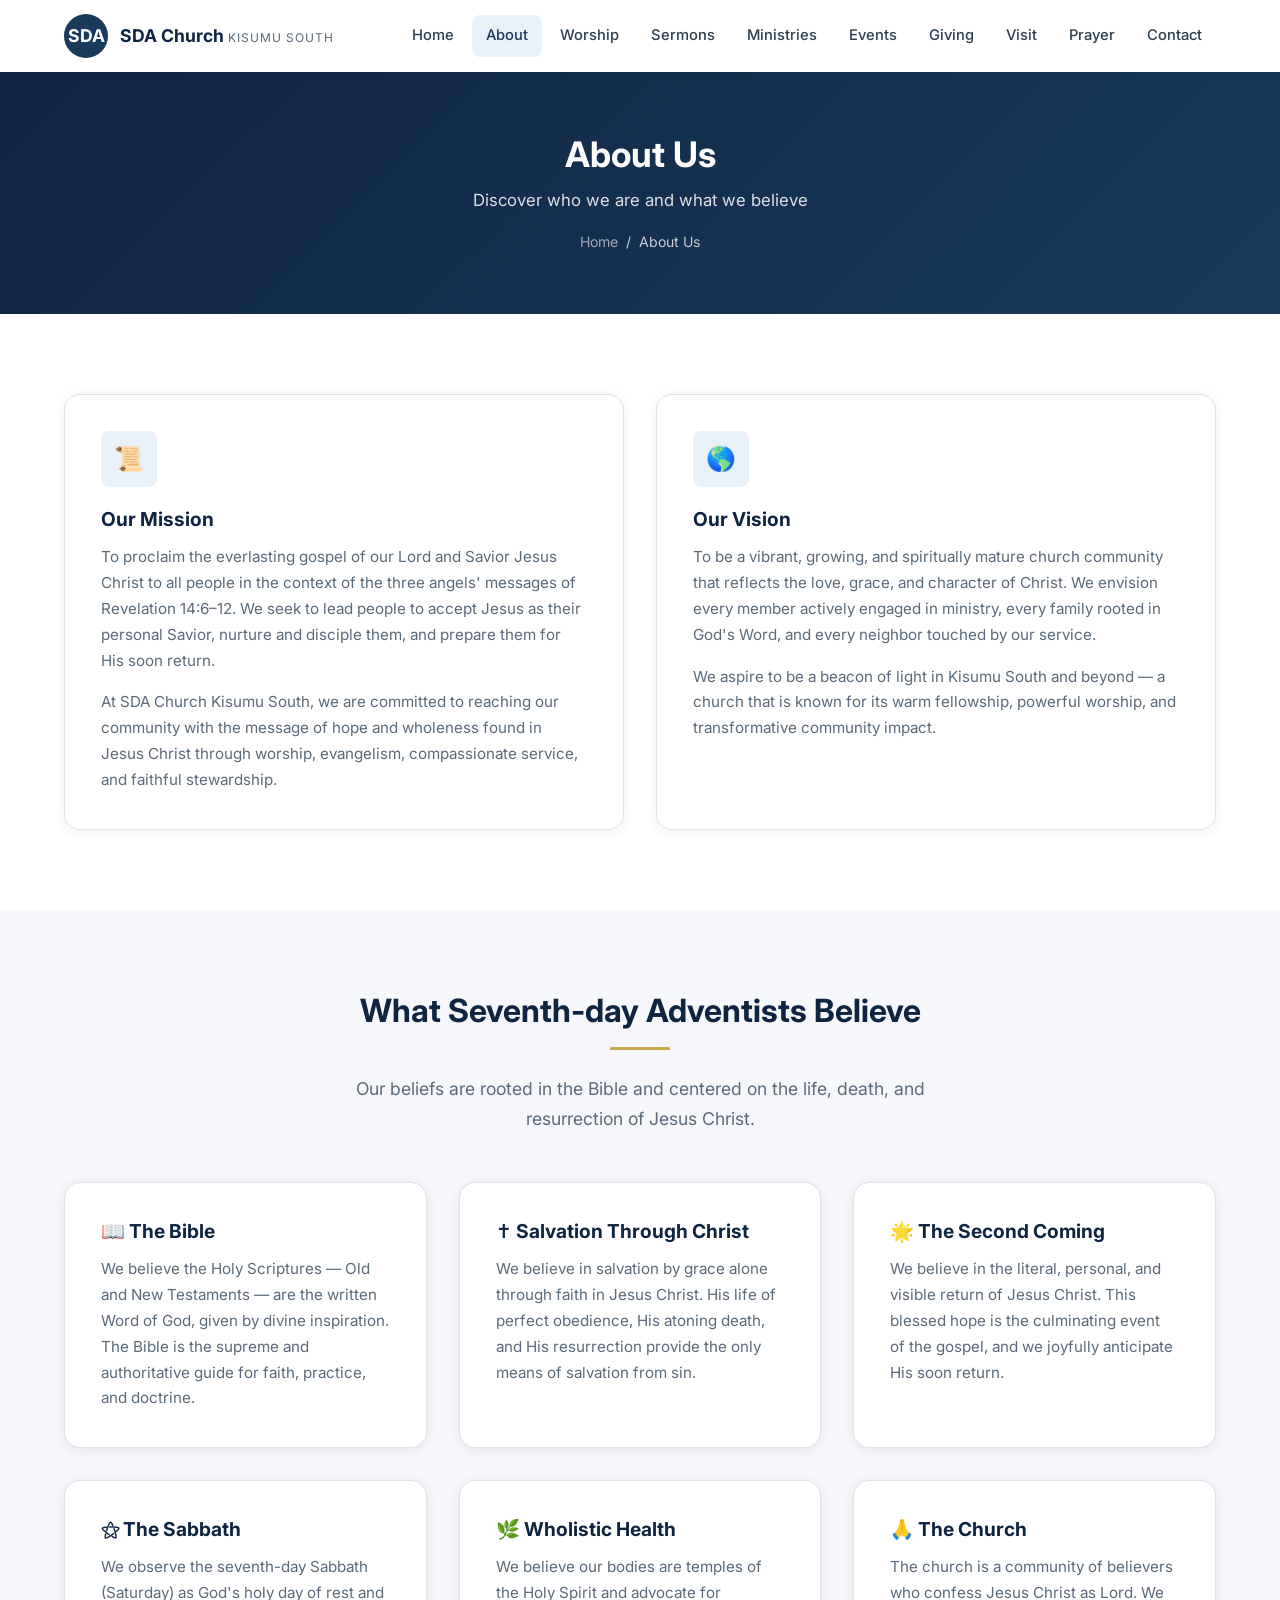
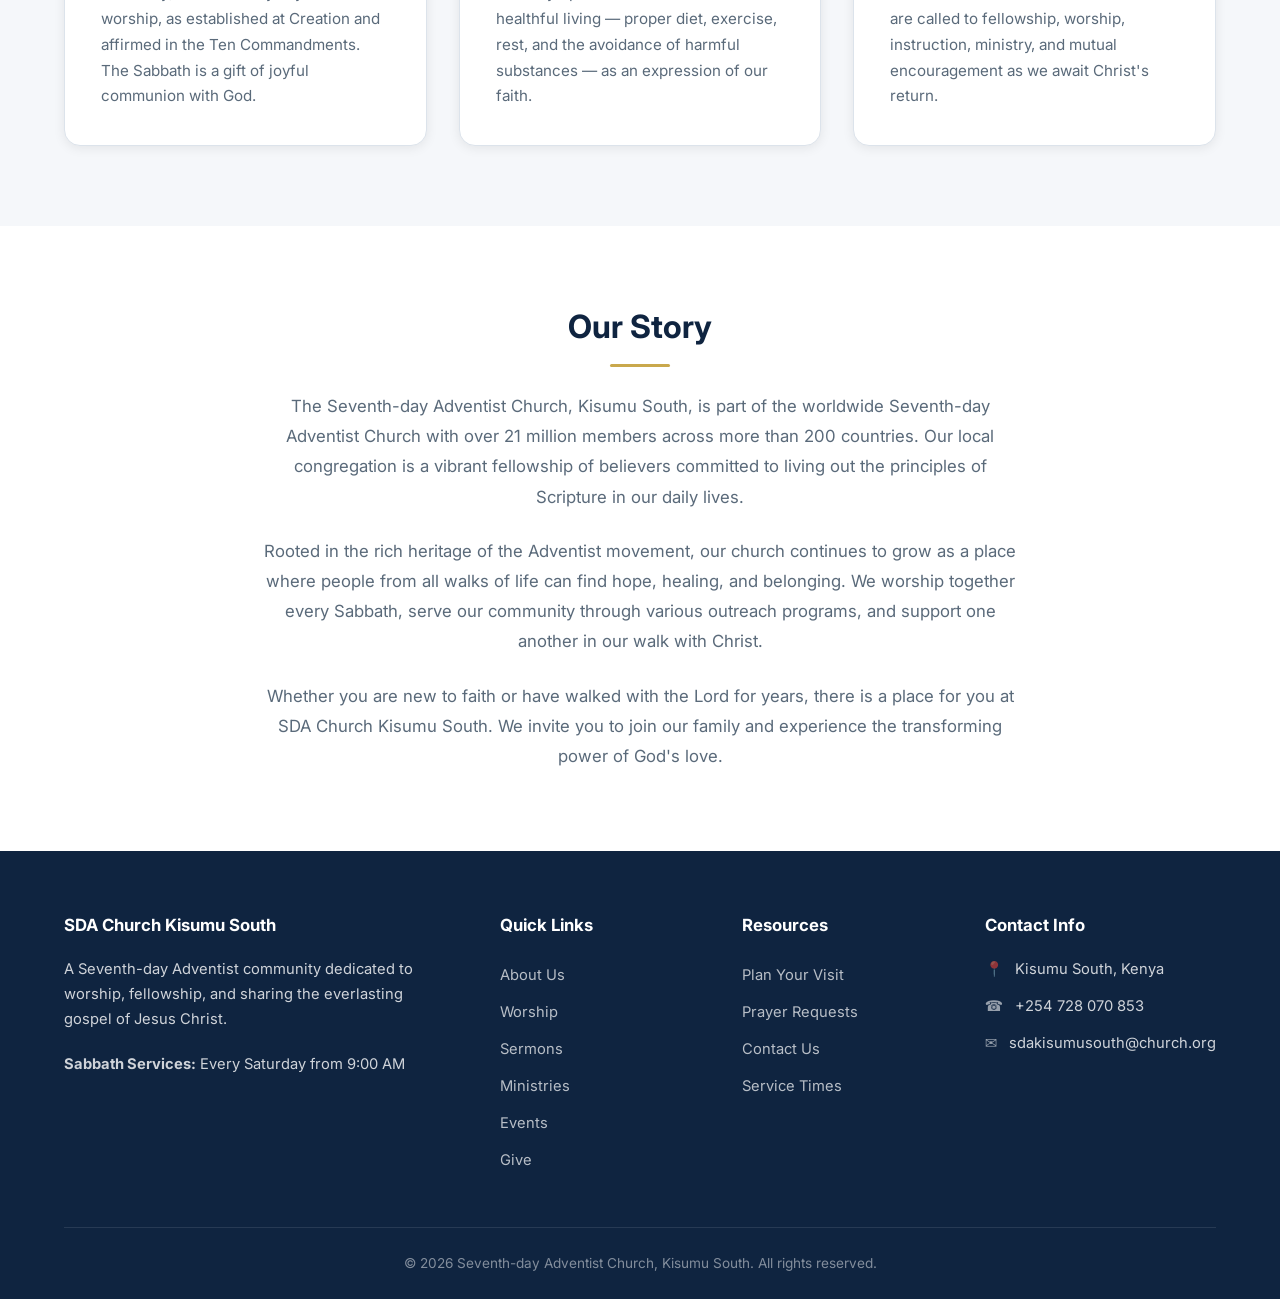
==== pages/about.html @ d280c175 "Add complete SDA Church Kisumu South website Build a modern, responsive, multi-page church website w" ====
<!DOCTYPE html>
<html lang="en">
<head>
  <meta charset="UTF-8">
  <meta name="viewport" content="width=device-width, initial-scale=1.0">
  <meta name="description" content="Learn about the Seventh-day Adventist Church, Kisumu South — our mission, vision, and core beliefs.">
  <title>About Us — SDA Church Kisumu South</title>
  <link rel="preconnect" href="https://fonts.googleapis.com">
  <link rel="preconnect" href="https://fonts.gstatic.com" crossorigin>
  <link href="https://fonts.googleapis.com/css2?family=Inter:wght@300;400;500;600;700;800&display=swap" rel="stylesheet">
  <link rel="stylesheet" href="../css/styles.css">
</head>
<body>

  <!-- Header -->
  <header class="header">
    <div class="container">
      <a href="../index.html" class="logo">
        <div class="logo-icon">SDA</div>
        <div class="logo-text">
          <span class="church-name">SDA Church</span>
          <span class="church-location">Kisumu South</span>
        </div>
      </a>
      <nav class="nav" id="main-nav">
        <a href="../index.html">Home</a>
        <a href="about.html" class="active">About</a>
        <a href="worship.html">Worship</a>
        <a href="sermons.html">Sermons</a>
        <a href="ministries.html">Ministries</a>
        <a href="events.html">Events</a>
        <a href="giving.html">Giving</a>
        <a href="visit.html">Visit</a>
        <a href="prayer.html">Prayer</a>
        <a href="contact.html">Contact</a>
      </nav>
      <button class="nav-toggle" aria-label="Toggle navigation">
        <span></span><span></span><span></span>
      </button>
    </div>
  </header>
  <div class="nav-overlay"></div>

  <!-- Page Header -->
  <section class="page-header">
    <div class="container">
      <h1>About Us</h1>
      <p>Discover who we are and what we believe</p>
      <div class="breadcrumb">
        <a href="../index.html">Home</a> <span>/</span> <span>About Us</span>
      </div>
    </div>
  </section>

  <!-- Mission & Vision -->
  <section class="section">
    <div class="container">
      <div class="card-grid" style="grid-template-columns: 1fr 1fr;">
        <div class="card">
          <div class="card-icon-lg">&#128220;</div>
          <h3>Our Mission</h3>
          <p>To proclaim the everlasting gospel of our Lord and Savior Jesus Christ to all people in the context of the three angels' messages of Revelation 14:6–12. We seek to lead people to accept Jesus as their personal Savior, nurture and disciple them, and prepare them for His soon return.</p>
          <p style="margin-top: 16px; color: var(--text-light);">At SDA Church Kisumu South, we are committed to reaching our community with the message of hope and wholeness found in Jesus Christ through worship, evangelism, compassionate service, and faithful stewardship.</p>
        </div>
        <div class="card">
          <div class="card-icon-lg">&#127758;</div>
          <h3>Our Vision</h3>
          <p>To be a vibrant, growing, and spiritually mature church community that reflects the love, grace, and character of Christ. We envision every member actively engaged in ministry, every family rooted in God's Word, and every neighbor touched by our service.</p>
          <p style="margin-top: 16px; color: var(--text-light);">We aspire to be a beacon of light in Kisumu South and beyond — a church that is known for its warm fellowship, powerful worship, and transformative community impact.</p>
        </div>
      </div>
    </div>
  </section>

  <!-- Adventist Beliefs -->
  <section class="section section-alt">
    <div class="container">
      <h2 class="section-title">What Seventh-day Adventists Believe</h2>
      <div class="section-divider"></div>
      <p class="section-subtitle">Our beliefs are rooted in the Bible and centered on the life, death, and resurrection of Jesus Christ.</p>

      <div class="card-grid" style="grid-template-columns: repeat(auto-fit, minmax(280px, 1fr));">
        <div class="card">
          <h3>&#128214; The Bible</h3>
          <p>We believe the Holy Scriptures — Old and New Testaments — are the written Word of God, given by divine inspiration. The Bible is the supreme and authoritative guide for faith, practice, and doctrine.</p>
        </div>
        <div class="card">
          <h3>&#10013;&#65039; Salvation Through Christ</h3>
          <p>We believe in salvation by grace alone through faith in Jesus Christ. His life of perfect obedience, His atoning death, and His resurrection provide the only means of salvation from sin.</p>
        </div>
        <div class="card">
          <h3>&#127775; The Second Coming</h3>
          <p>We believe in the literal, personal, and visible return of Jesus Christ. This blessed hope is the culminating event of the gospel, and we joyfully anticipate His soon return.</p>
        </div>
        <div class="card">
          <h3>&#9885;&#65039; The Sabbath</h3>
          <p>We observe the seventh-day Sabbath (Saturday) as God's holy day of rest and worship, as established at Creation and affirmed in the Ten Commandments. The Sabbath is a gift of joyful communion with God.</p>
        </div>
        <div class="card">
          <h3>&#127807; Wholistic Health</h3>
          <p>We believe our bodies are temples of the Holy Spirit and advocate for healthful living — proper diet, exercise, rest, and the avoidance of harmful substances — as an expression of our faith.</p>
        </div>
        <div class="card">
          <h3>&#128591; The Church</h3>
          <p>The church is a community of believers who confess Jesus Christ as Lord. We are called to fellowship, worship, instruction, ministry, and mutual encouragement as we await Christ's return.</p>
        </div>
      </div>
    </div>
  </section>

  <!-- Our Story -->
  <section class="section">
    <div class="container" style="max-width: 800px;">
      <h2 class="section-title">Our Story</h2>
      <div class="section-divider"></div>
      <p style="text-align: center; color: var(--text-light); font-size: 1.05rem; line-height: 1.8; margin-bottom: 24px;">
        The Seventh-day Adventist Church, Kisumu South, is part of the worldwide Seventh-day Adventist Church with over 21 million members across more than 200 countries. Our local congregation is a vibrant fellowship of believers committed to living out the principles of Scripture in our daily lives.
      </p>
      <p style="text-align: center; color: var(--text-light); font-size: 1.05rem; line-height: 1.8; margin-bottom: 24px;">
        Rooted in the rich heritage of the Adventist movement, our church continues to grow as a place where people from all walks of life can find hope, healing, and belonging. We worship together every Sabbath, serve our community through various outreach programs, and support one another in our walk with Christ.
      </p>
      <p style="text-align: center; color: var(--text-light); font-size: 1.05rem; line-height: 1.8;">
        Whether you are new to faith or have walked with the Lord for years, there is a place for you at SDA Church Kisumu South. We invite you to join our family and experience the transforming power of God's love.
      </p>
    </div>
  </section>

  <!-- Footer -->
  <footer class="footer">
    <div class="container">
      <div class="footer-grid">
        <div class="footer-about">
          <h4>SDA Church Kisumu South</h4>
          <p>A Seventh-day Adventist community dedicated to worship, fellowship, and sharing the everlasting gospel of Jesus Christ.</p>
          <p><strong>Sabbath Services:</strong> Every Saturday from 9:00 AM</p>
        </div>
        <div class="footer-links">
          <h4>Quick Links</h4>
          <a href="about.html">About Us</a>
          <a href="worship.html">Worship</a>
          <a href="sermons.html">Sermons</a>
          <a href="ministries.html">Ministries</a>
          <a href="events.html">Events</a>
          <a href="giving.html">Give</a>
        </div>
        <div class="footer-links">
          <h4>Resources</h4>
          <a href="visit.html">Plan Your Visit</a>
          <a href="prayer.html">Prayer Requests</a>
          <a href="contact.html">Contact Us</a>
          <a href="worship.html">Service Times</a>
        </div>
        <div>
          <h4>Contact Info</h4>
          <div class="footer-contact-item">
            <span class="icon">&#128205;</span>
            <span>Kisumu South, Kenya</span>
          </div>
          <div class="footer-contact-item">
            <span class="icon">&#9742;</span>
            <span>+254 728 070 853</span>
          </div>
          <div class="footer-contact-item">
            <span class="icon">&#9993;</span>
            <span>sdakisumusouth@church.org</span>
          </div>
        </div>
      </div>
      <div class="footer-bottom">
        <p>&copy; 2026 Seventh-day Adventist Church, Kisumu South. All rights reserved.</p>
      </div>
    </div>
  </footer>

  <button class="scroll-top" aria-label="Scroll to top">&#8593;</button>
  <script src="../js/main.js"></script>
</body>
</html>
---- css/styles.css ----
/* ============================================
   SDA Church Kisumu South — Main Stylesheet
   ============================================ */

/* --- CSS Custom Properties --- */
:root {
  --primary: #1a3a5c;       /* Deep navy blue */
  --primary-light: #2c5f8a;
  --primary-dark: #0f2440;
  --accent: #c9a84c;        /* Warm gold */
  --accent-light: #e0c872;
  --green: #2e7d52;          /* Adventist green */
  --green-light: #3a9e68;
  --sky: #e8f0f8;
  --light: #f5f7fa;
  --white: #ffffff;
  --text: #2c3e50;
  --text-light: #5a6a7a;
  --border: #dce3eb;
  --shadow: 0 2px 12px rgba(0, 0, 0, 0.08);
  --shadow-lg: 0 8px 32px rgba(0, 0, 0, 0.12);
  --radius: 8px;
  --radius-lg: 16px;
  --transition: 0.3s ease;
  --max-width: 1200px;
  --header-height: 72px;
}

/* --- Reset & Base --- */
*,
*::before,
*::after {
  margin: 0;
  padding: 0;
  box-sizing: border-box;
}

html {
  scroll-behavior: smooth;
  font-size: 16px;
}

body {
  font-family: 'Inter', 'Segoe UI', system-ui, -apple-system, sans-serif;
  color: var(--text);
  background: var(--white);
  line-height: 1.7;
  -webkit-font-smoothing: antialiased;
}

img {
  max-width: 100%;
  height: auto;
  display: block;
}

a {
  color: var(--primary-light);
  text-decoration: none;
  transition: color var(--transition);
}

a:hover {
  color: var(--accent);
}

ul {
  list-style: none;
}

h1, h2, h3, h4, h5, h6 {
  line-height: 1.3;
  color: var(--primary-dark);
}

.container {
  max-width: var(--max-width);
  margin: 0 auto;
  padding: 0 24px;
}

/* --- Utility Classes --- */
.section {
  padding: 80px 0;
}

.section-alt {
  background: var(--light);
}

.section-title {
  text-align: center;
  font-size: 2rem;
  margin-bottom: 12px;
  position: relative;
}

.section-subtitle {
  text-align: center;
  color: var(--text-light);
  font-size: 1.1rem;
  margin-bottom: 48px;
  max-width: 600px;
  margin-left: auto;
  margin-right: auto;
}

.section-divider {
  width: 60px;
  height: 3px;
  background: var(--accent);
  margin: 16px auto 24px;
  border-radius: 2px;
}

.btn {
  display: inline-flex;
  align-items: center;
  gap: 8px;
  padding: 12px 28px;
  border-radius: var(--radius);
  font-size: 1rem;
  font-weight: 600;
  cursor: pointer;
  border: 2px solid transparent;
  transition: all var(--transition);
  text-decoration: none;
}

.btn-primary {
  background: var(--primary);
  color: var(--white);
}

.btn-primary:hover {
  background: var(--primary-light);
  color: var(--white);
  transform: translateY(-2px);
  box-shadow: var(--shadow);
}

.btn-accent {
  background: var(--accent);
  color: var(--primary-dark);
}

.btn-accent:hover {
  background: var(--accent-light);
  color: var(--primary-dark);
  transform: translateY(-2px);
  box-shadow: var(--shadow);
}

.btn-outline {
  background: transparent;
  color: var(--white);
  border-color: var(--white);
}

.btn-outline:hover {
  background: var(--white);
  color: var(--primary);
}

.btn-outline-dark {
  background: transparent;
  color: var(--primary);
  border-color: var(--primary);
}

.btn-outline-dark:hover {
  background: var(--primary);
  color: var(--white);
}

/* --- Top Bar --- */
.top-bar {
  background: var(--primary-dark);
  color: rgba(255, 255, 255, 0.85);
  font-size: 0.85rem;
  padding: 8px 0;
}

.top-bar .container {
  display: flex;
  justify-content: space-between;
  align-items: center;
  flex-wrap: wrap;
  gap: 8px;
}

.top-bar a {
  color: rgba(255, 255, 255, 0.85);
}

.top-bar a:hover {
  color: var(--accent);
}

.top-bar-left {
  display: flex;
  align-items: center;
  gap: 20px;
}

.top-bar-right {
  display: flex;
  align-items: center;
  gap: 16px;
}

/* --- Header / Navigation --- */
.header {
  background: var(--white);
  box-shadow: 0 1px 8px rgba(0, 0, 0, 0.06);
  position: sticky;
  top: 0;
  z-index: 1000;
  height: var(--header-height);
}

.header .container {
  display: flex;
  align-items: center;
  justify-content: space-between;
  height: 100%;
}

.logo {
  display: flex;
  align-items: center;
  gap: 12px;
  text-decoration: none;
}

.logo-icon {
  width: 44px;
  height: 44px;
  background: var(--primary);
  border-radius: 50%;
  display: flex;
  align-items: center;
  justify-content: center;
  color: var(--white);
  font-weight: 700;
  font-size: 1.1rem;
}

.logo-text {
  line-height: 1.2;
}

.logo-text .church-name {
  font-size: 1.1rem;
  font-weight: 700;
  color: var(--primary-dark);
}

.logo-text .church-location {
  font-size: 0.75rem;
  color: var(--text-light);
  text-transform: uppercase;
  letter-spacing: 1px;
}

.nav {
  display: flex;
  align-items: center;
  gap: 4px;
}

.nav a {
  padding: 8px 14px;
  color: var(--text);
  font-size: 0.92rem;
  font-weight: 500;
  border-radius: var(--radius);
  transition: all var(--transition);
  white-space: nowrap;
}

.nav a:hover,
.nav a.active {
  color: var(--primary);
  background: var(--sky);
}

/* Dropdown */
.nav-item {
  position: relative;
}

.nav-item .dropdown {
  position: absolute;
  top: 100%;
  left: 0;
  background: var(--white);
  min-width: 220px;
  border-radius: var(--radius);
  box-shadow: var(--shadow-lg);
  opacity: 0;
  visibility: hidden;
  transform: translateY(8px);
  transition: all var(--transition);
  z-index: 100;
  padding: 8px 0;
}

.nav-item:hover .dropdown {
  opacity: 1;
  visibility: visible;
  transform: translateY(0);
}

.dropdown a {
  display: block;
  padding: 10px 20px;
  font-size: 0.9rem;
  border-radius: 0;
}

.dropdown a:hover {
  background: var(--sky);
}

/* Mobile Nav Toggle */
.nav-toggle {
  display: none;
  background: none;
  border: none;
  cursor: pointer;
  padding: 8px;
  z-index: 1001;
}

.nav-toggle span {
  display: block;
  width: 24px;
  height: 2px;
  background: var(--text);
  margin: 6px 0;
  transition: all var(--transition);
  border-radius: 1px;
}

.nav-toggle.active span:nth-child(1) {
  transform: rotate(45deg) translate(5px, 6px);
}

.nav-toggle.active span:nth-child(2) {
  opacity: 0;
}

.nav-toggle.active span:nth-child(3) {
  transform: rotate(-45deg) translate(5px, -6px);
}

/* --- Hero Section --- */
.hero {
  background: linear-gradient(135deg, var(--primary-dark) 0%, var(--primary) 50%, var(--green) 100%);
  color: var(--white);
  padding: 100px 0 80px;
  position: relative;
  overflow: hidden;
  min-height: 560px;
  display: flex;
  align-items: center;
}

.hero::before {
  content: '';
  position: absolute;
  inset: 0;
  background: url("data:image/svg+xml,%3Csvg width='60' height='60' viewBox='0 0 60 60' xmlns='http://www.w3.org/2000/svg'%3E%3Cg fill='none' fill-rule='evenodd'%3E%3Cg fill='%23ffffff' fill-opacity='0.03'%3E%3Cpath d='M36 34v-4h-2v4h-4v2h4v4h2v-4h4v-2h-4zm0-30V0h-2v4h-4v2h4v4h2V6h4V4h-4zM6 34v-4H4v4H0v2h4v4h2v-4h4v-2H6zM6 4V0H4v4H0v2h4v4h2V6h4V4H6z'/%3E%3C/g%3E%3C/g%3E%3C/svg%3E") repeat;
}

.hero .container {
  position: relative;
  z-index: 1;
  display: grid;
  grid-template-columns: 1fr 1fr;
  gap: 60px;
  align-items: center;
}

.hero-content h1 {
  font-size: 2.8rem;
  color: var(--white);
  margin-bottom: 8px;
  font-weight: 800;
}

.hero-content .hero-subtitle {
  font-size: 1.2rem;
  opacity: 0.9;
  margin-bottom: 24px;
  font-weight: 300;
}

.hero-content p {
  font-size: 1.05rem;
  opacity: 0.85;
  margin-bottom: 32px;
  line-height: 1.8;
}

.hero-buttons {
  display: flex;
  gap: 16px;
  flex-wrap: wrap;
}

.hero-info-card {
  background: rgba(255, 255, 255, 0.1);
  backdrop-filter: blur(12px);
  border: 1px solid rgba(255, 255, 255, 0.15);
  border-radius: var(--radius-lg);
  padding: 40px;
}

.hero-info-card h3 {
  color: var(--accent);
  font-size: 1.3rem;
  margin-bottom: 20px;
}

.service-time {
  display: flex;
  align-items: center;
  gap: 12px;
  padding: 12px 0;
  border-bottom: 1px solid rgba(255, 255, 255, 0.1);
  color: var(--white);
}

.service-time:last-child {
  border-bottom: none;
}

.service-time .time-icon {
  width: 36px;
  height: 36px;
  background: rgba(255, 255, 255, 0.1);
  border-radius: 50%;
  display: flex;
  align-items: center;
  justify-content: center;
  flex-shrink: 0;
  font-size: 0.85rem;
}

.service-time .time-details strong {
  display: block;
  font-size: 0.95rem;
}

.service-time .time-details span {
  font-size: 0.85rem;
  opacity: 0.75;
}

/* --- Quick Links Grid --- */
.quick-links {
  display: grid;
  grid-template-columns: repeat(4, 1fr);
  gap: 24px;
  margin-top: -40px;
  position: relative;
  z-index: 10;
}

.quick-link-card {
  background: var(--white);
  border-radius: var(--radius-lg);
  padding: 32px 24px;
  text-align: center;
  box-shadow: var(--shadow-lg);
  transition: all var(--transition);
  text-decoration: none;
  color: var(--text);
}

.quick-link-card:hover {
  transform: translateY(-6px);
  box-shadow: 0 12px 40px rgba(0, 0, 0, 0.15);
  color: var(--text);
}

.quick-link-card .card-icon {
  width: 64px;
  height: 64px;
  background: var(--sky);
  border-radius: 50%;
  display: flex;
  align-items: center;
  justify-content: center;
  margin: 0 auto 16px;
  font-size: 1.6rem;
  color: var(--primary);
  transition: all var(--transition);
}

.quick-link-card:hover .card-icon {
  background: var(--primary);
  color: var(--white);
}

.quick-link-card h4 {
  font-size: 1.05rem;
  margin-bottom: 6px;
}

.quick-link-card p {
  font-size: 0.88rem;
  color: var(--text-light);
}

/* --- Bible Verse Banner --- */
.verse-banner {
  background: linear-gradient(135deg, var(--primary) 0%, var(--green) 100%);
  color: var(--white);
  padding: 60px 0;
  text-align: center;
}

.verse-banner blockquote {
  font-size: 1.4rem;
  font-style: italic;
  max-width: 800px;
  margin: 0 auto 16px;
  line-height: 1.8;
  opacity: 0.95;
}

.verse-banner cite {
  font-size: 1rem;
  opacity: 0.8;
  font-style: normal;
  font-weight: 600;
}

/* --- About Preview / Card Grid --- */
.card-grid {
  display: grid;
  grid-template-columns: repeat(auto-fit, minmax(300px, 1fr));
  gap: 32px;
}

.card {
  background: var(--white);
  border-radius: var(--radius-lg);
  padding: 36px;
  box-shadow: var(--shadow);
  transition: all var(--transition);
  border: 1px solid var(--border);
}

.card:hover {
  box-shadow: var(--shadow-lg);
  transform: translateY(-4px);
}

.card .card-icon-lg {
  width: 56px;
  height: 56px;
  background: var(--sky);
  border-radius: var(--radius);
  display: flex;
  align-items: center;
  justify-content: center;
  font-size: 1.5rem;
  color: var(--primary);
  margin-bottom: 20px;
}

.card h3 {
  font-size: 1.2rem;
  margin-bottom: 12px;
}

.card p {
  color: var(--text-light);
  font-size: 0.95rem;
}

/* --- Schedule Table --- */
.schedule-table {
  width: 100%;
  border-collapse: collapse;
  background: var(--white);
  border-radius: var(--radius-lg);
  overflow: hidden;
  box-shadow: var(--shadow);
}

.schedule-table thead {
  background: var(--primary);
  color: var(--white);
}

.schedule-table th {
  padding: 16px 24px;
  text-align: left;
  font-weight: 600;
  font-size: 0.95rem;
}

.schedule-table td {
  padding: 14px 24px;
  border-bottom: 1px solid var(--border);
  font-size: 0.95rem;
}

.schedule-table tbody tr:hover {
  background: var(--sky);
}

.schedule-table tbody tr:last-child td {
  border-bottom: none;
}

/* --- Ministry Cards --- */
.ministry-grid {
  display: grid;
  grid-template-columns: repeat(auto-fill, minmax(260px, 1fr));
  gap: 24px;
}

.ministry-card {
  background: var(--white);
  border-radius: var(--radius-lg);
  overflow: hidden;
  box-shadow: var(--shadow);
  transition: all var(--transition);
  border: 1px solid var(--border);
}

.ministry-card:hover {
  box-shadow: var(--shadow-lg);
  transform: translateY(-4px);
}

.ministry-card-header {
  background: linear-gradient(135deg, var(--primary), var(--primary-light));
  color: var(--white);
  padding: 24px;
  text-align: center;
}

.ministry-card-header .ministry-icon {
  font-size: 2rem;
  margin-bottom: 8px;
}

.ministry-card-header h3 {
  color: var(--white);
  font-size: 1.1rem;
}

.ministry-card-body {
  padding: 24px;
}

.ministry-card-body p {
  font-size: 0.92rem;
  color: var(--text-light);
}

/* --- PARL Highlight --- */
.parl-section {
  background: linear-gradient(135deg, var(--primary-dark), var(--primary));
  color: var(--white);
  border-radius: var(--radius-lg);
  padding: 48px;
  margin-top: 48px;
}

.parl-section h2 {
  color: var(--accent);
  margin-bottom: 8px;
}

.parl-section .section-divider {
  margin: 12px 0 24px;
}

.parl-section p {
  opacity: 0.9;
  margin-bottom: 16px;
}

.parl-section ul {
  list-style: none;
  margin: 16px 0;
}

.parl-section ul li {
  padding: 8px 0;
  padding-left: 24px;
  position: relative;
  opacity: 0.9;
}

.parl-section ul li::before {
  content: '✓';
  position: absolute;
  left: 0;
  color: var(--accent);
  font-weight: 700;
}

.parl-leader {
  display: flex;
  align-items: center;
  gap: 16px;
  margin-top: 24px;
  padding-top: 24px;
  border-top: 1px solid rgba(255, 255, 255, 0.15);
}

.parl-leader .leader-avatar {
  width: 48px;
  height: 48px;
  background: var(--accent);
  border-radius: 50%;
  display: flex;
  align-items: center;
  justify-content: center;
  color: var(--primary-dark);
  font-weight: 700;
  font-size: 1.1rem;
}

.parl-leader .leader-info strong {
  display: block;
  color: var(--white);
}

.parl-leader .leader-info span {
  font-size: 0.88rem;
  opacity: 0.75;
}

/* --- Sermons Media --- */
.sermon-grid {
  display: grid;
  grid-template-columns: repeat(auto-fill, minmax(340px, 1fr));
  gap: 32px;
}

.sermon-card {
  background: var(--white);
  border-radius: var(--radius-lg);
  overflow: hidden;
  box-shadow: var(--shadow);
  border: 1px solid var(--border);
  transition: all var(--transition);
}

.sermon-card:hover {
  box-shadow: var(--shadow-lg);
}

.sermon-thumbnail {
  position: relative;
  background: var(--primary);
  height: 200px;
  display: flex;
  align-items: center;
  justify-content: center;
}

.sermon-thumbnail .play-icon {
  width: 64px;
  height: 64px;
  background: rgba(255, 255, 255, 0.2);
  border-radius: 50%;
  display: flex;
  align-items: center;
  justify-content: center;
  color: var(--white);
  font-size: 1.5rem;
  cursor: pointer;
  transition: all var(--transition);
}

.sermon-thumbnail .play-icon:hover {
  background: var(--accent);
  color: var(--primary-dark);
  transform: scale(1.1);
}

.sermon-card-body {
  padding: 24px;
}

.sermon-card-body h4 {
  font-size: 1.05rem;
  margin-bottom: 8px;
}

.sermon-meta {
  display: flex;
  gap: 16px;
  font-size: 0.85rem;
  color: var(--text-light);
  margin-bottom: 12px;
}

.sermon-card-body p {
  font-size: 0.92rem;
  color: var(--text-light);
}

/* --- Livestream Banner --- */
.livestream-banner {
  background: var(--primary-dark);
  color: var(--white);
  border-radius: var(--radius-lg);
  padding: 48px;
  text-align: center;
  margin-bottom: 48px;
}

.livestream-banner h3 {
  color: var(--white);
  font-size: 1.4rem;
  margin-bottom: 12px;
}

.livestream-banner p {
  opacity: 0.85;
  margin-bottom: 24px;
}

.livestream-buttons {
  display: flex;
  gap: 16px;
  justify-content: center;
  flex-wrap: wrap;
}

/* --- Events --- */
.events-list {
  display: flex;
  flex-direction: column;
  gap: 24px;
}

.event-card {
  display: flex;
  gap: 24px;
  background: var(--white);
  border-radius: var(--radius-lg);
  box-shadow: var(--shadow);
  overflow: hidden;
  border: 1px solid var(--border);
  transition: all var(--transition);
}

.event-card:hover {
  box-shadow: var(--shadow-lg);
}

.event-date-badge {
  background: var(--primary);
  color: var(--white);
  min-width: 100px;
  display: flex;
  flex-direction: column;
  align-items: center;
  justify-content: center;
  padding: 24px 16px;
  text-align: center;
}

.event-date-badge .month {
  font-size: 0.8rem;
  text-transform: uppercase;
  letter-spacing: 2px;
  opacity: 0.85;
}

.event-date-badge .day {
  font-size: 2rem;
  font-weight: 800;
  line-height: 1;
  margin: 4px 0;
}

.event-date-badge .year {
  font-size: 0.8rem;
  opacity: 0.75;
}

.event-details {
  padding: 24px 24px 24px 0;
  flex: 1;
}

.event-details h4 {
  font-size: 1.1rem;
  margin-bottom: 8px;
}

.event-details .event-meta {
  display: flex;
  gap: 16px;
  font-size: 0.88rem;
  color: var(--text-light);
  margin-bottom: 8px;
}

.event-details p {
  font-size: 0.92rem;
  color: var(--text-light);
}

/* --- Giving Page --- */
.giving-hero {
  background: linear-gradient(135deg, var(--green) 0%, var(--primary) 100%);
  color: var(--white);
  padding: 80px 0;
  text-align: center;
}

.giving-hero h1 {
  color: var(--white);
  font-size: 2.4rem;
  margin-bottom: 16px;
}

.giving-hero p {
  max-width: 600px;
  margin: 0 auto;
  opacity: 0.9;
  font-size: 1.1rem;
}

.giving-card {
  background: var(--white);
  border-radius: var(--radius-lg);
  box-shadow: var(--shadow-lg);
  padding: 48px;
  max-width: 600px;
  margin: -40px auto 0;
  position: relative;
  z-index: 10;
  text-align: center;
}

.giving-card h3 {
  font-size: 1.3rem;
  margin-bottom: 8px;
}

.giving-details {
  background: var(--sky);
  border-radius: var(--radius);
  padding: 24px;
  margin: 24px 0;
}

.giving-detail-row {
  display: flex;
  justify-content: space-between;
  align-items: center;
  padding: 12px 0;
  border-bottom: 1px solid var(--border);
}

.giving-detail-row:last-child {
  border-bottom: none;
}

.giving-detail-row .label {
  font-weight: 600;
  color: var(--primary);
}

.giving-detail-row .value {
  font-size: 1.2rem;
  font-weight: 700;
  color: var(--primary-dark);
}

.giving-instructions {
  margin-top: 32px;
  text-align: left;
}

.giving-instructions h4 {
  margin-bottom: 16px;
}

.giving-instructions ol {
  padding-left: 20px;
}

.giving-instructions ol li {
  padding: 8px 0;
  color: var(--text-light);
}

.treasurer-card {
  display: flex;
  align-items: center;
  gap: 16px;
  background: var(--sky);
  padding: 20px;
  border-radius: var(--radius);
  margin-top: 24px;
}

.treasurer-card .treasurer-avatar {
  width: 48px;
  height: 48px;
  background: var(--green);
  border-radius: 50%;
  display: flex;
  align-items: center;
  justify-content: center;
  color: var(--white);
  font-weight: 700;
  font-size: 1.1rem;
  flex-shrink: 0;
}

.treasurer-card .treasurer-info strong {
  display: block;
}

.treasurer-card .treasurer-info span {
  font-size: 0.88rem;
  color: var(--text-light);
}

/* --- Visit Page --- */
.visit-grid {
  display: grid;
  grid-template-columns: repeat(auto-fit, minmax(300px, 1fr));
  gap: 32px;
}

.visit-card {
  background: var(--white);
  border-radius: var(--radius-lg);
  padding: 36px;
  box-shadow: var(--shadow);
  border: 1px solid var(--border);
}

.visit-card .visit-icon {
  font-size: 2rem;
  margin-bottom: 16px;
}

.visit-card h3 {
  margin-bottom: 12px;
}

.visit-card p,
.visit-card li {
  font-size: 0.95rem;
  color: var(--text-light);
}

.visit-card ul {
  list-style: disc;
  padding-left: 20px;
}

.visit-card ul li {
  padding: 4px 0;
}

/* --- Forms --- */
.form-group {
  margin-bottom: 20px;
}

.form-group label {
  display: block;
  margin-bottom: 6px;
  font-weight: 600;
  font-size: 0.92rem;
  color: var(--text);
}

.form-group input,
.form-group textarea,
.form-group select {
  width: 100%;
  padding: 12px 16px;
  border: 1px solid var(--border);
  border-radius: var(--radius);
  font-size: 0.95rem;
  font-family: inherit;
  color: var(--text);
  background: var(--white);
  transition: border-color var(--transition);
}

.form-group input:focus,
.form-group textarea:focus,
.form-group select:focus {
  outline: none;
  border-color: var(--primary-light);
  box-shadow: 0 0 0 3px rgba(44, 95, 138, 0.1);
}

.form-group textarea {
  resize: vertical;
  min-height: 120px;
}

.form-card {
  background: var(--white);
  border-radius: var(--radius-lg);
  padding: 48px;
  box-shadow: var(--shadow);
  max-width: 640px;
  margin: 0 auto;
  border: 1px solid var(--border);
}

.form-card h3 {
  font-size: 1.3rem;
  margin-bottom: 8px;
}

.form-card .form-intro {
  color: var(--text-light);
  margin-bottom: 32px;
}

/* --- Contact Page --- */
.contact-grid {
  display: grid;
  grid-template-columns: 1fr 1fr;
  gap: 48px;
}

.contact-person {
  display: flex;
  align-items: center;
  gap: 16px;
  padding: 16px 0;
  border-bottom: 1px solid var(--border);
}

.contact-person:last-child {
  border-bottom: none;
}

.contact-person .contact-avatar {
  width: 48px;
  height: 48px;
  background: var(--primary);
  border-radius: 50%;
  display: flex;
  align-items: center;
  justify-content: center;
  color: var(--white);
  font-weight: 700;
  flex-shrink: 0;
}

.contact-person .contact-info strong {
  display: block;
  font-size: 0.95rem;
}

.contact-person .contact-info .role {
  font-size: 0.82rem;
  color: var(--text-light);
}

.contact-person .contact-info .phone {
  font-size: 0.88rem;
  color: var(--primary-light);
  font-weight: 600;
}

.map-placeholder {
  background: var(--sky);
  border-radius: var(--radius-lg);
  height: 300px;
  display: flex;
  align-items: center;
  justify-content: center;
  color: var(--text-light);
  font-size: 1rem;
  margin-top: 32px;
  border: 2px dashed var(--border);
}

/* --- Page Header (Inner Pages) --- */
.page-header {
  background: linear-gradient(135deg, var(--primary-dark), var(--primary));
  color: var(--white);
  padding: 60px 0;
  text-align: center;
}

.page-header h1 {
  color: var(--white);
  font-size: 2.2rem;
  margin-bottom: 8px;
}

.page-header p {
  opacity: 0.85;
  font-size: 1.05rem;
}

.breadcrumb {
  display: flex;
  justify-content: center;
  gap: 8px;
  margin-top: 16px;
  font-size: 0.88rem;
  opacity: 0.75;
}

.breadcrumb a {
  color: var(--white);
  opacity: 0.8;
}

.breadcrumb a:hover {
  opacity: 1;
  color: var(--accent);
}

/* --- Footer --- */
.footer {
  background: var(--primary-dark);
  color: rgba(255, 255, 255, 0.8);
  padding: 64px 0 0;
}

.footer-grid {
  display: grid;
  grid-template-columns: 2fr 1fr 1fr 1fr;
  gap: 48px;
  padding-bottom: 48px;
  border-bottom: 1px solid rgba(255, 255, 255, 0.1);
}

.footer h4 {
  color: var(--white);
  font-size: 1.05rem;
  margin-bottom: 20px;
}

.footer-about p {
  font-size: 0.92rem;
  line-height: 1.7;
  margin-bottom: 20px;
}

.footer-links a {
  display: block;
  color: rgba(255, 255, 255, 0.7);
  padding: 6px 0;
  font-size: 0.92rem;
  transition: all var(--transition);
}

.footer-links a:hover {
  color: var(--accent);
  padding-left: 4px;
}

.footer-contact-item {
  display: flex;
  gap: 12px;
  margin-bottom: 12px;
  font-size: 0.92rem;
}

.footer-contact-item .icon {
  flex-shrink: 0;
  opacity: 0.7;
}

.footer-bottom {
  text-align: center;
  padding: 24px 0;
  font-size: 0.85rem;
  opacity: 0.6;
}

/* --- Scroll to Top --- */
.scroll-top {
  position: fixed;
  bottom: 32px;
  right: 32px;
  width: 44px;
  height: 44px;
  background: var(--primary);
  color: var(--white);
  border: none;
  border-radius: 50%;
  cursor: pointer;
  display: flex;
  align-items: center;
  justify-content: center;
  font-size: 1.2rem;
  box-shadow: var(--shadow-lg);
  opacity: 0;
  visibility: hidden;
  transition: all var(--transition);
  z-index: 999;
}

.scroll-top.visible {
  opacity: 1;
  visibility: visible;
}

.scroll-top:hover {
  background: var(--accent);
  color: var(--primary-dark);
  transform: translateY(-2px);
}

/* ============================================
   Responsive Design
   ============================================ */

@media (max-width: 1024px) {
  .hero .container {
    grid-template-columns: 1fr;
    text-align: center;
  }

  .hero-buttons {
    justify-content: center;
  }

  .hero-info-card {
    max-width: 500px;
    margin: 0 auto;
  }

  .quick-links {
    grid-template-columns: repeat(2, 1fr);
  }

  .footer-grid {
    grid-template-columns: 1fr 1fr;
  }

  .contact-grid {
    grid-template-columns: 1fr;
  }
}

@media (max-width: 768px) {
  .top-bar {
    display: none;
  }

  .header {
    height: 64px;
  }

  .nav-toggle {
    display: block;
  }

  .nav {
    position: fixed;
    top: 0;
    right: -100%;
    width: 280px;
    height: 100vh;
    background: var(--white);
    flex-direction: column;
    padding: 80px 24px 24px;
    box-shadow: var(--shadow-lg);
    transition: right var(--transition);
    overflow-y: auto;
    z-index: 1000;
    align-items: stretch;
  }

  .nav.open {
    right: 0;
  }

  .nav a {
    padding: 12px 16px;
    font-size: 1rem;
  }

  .nav-item .dropdown {
    position: static;
    opacity: 1;
    visibility: visible;
    transform: none;
    box-shadow: none;
    padding-left: 16px;
    min-width: auto;
  }

  .nav-overlay {
    display: none;
    position: fixed;
    inset: 0;
    background: rgba(0, 0, 0, 0.5);
    z-index: 999;
  }

  .nav-overlay.active {
    display: block;
  }

  .hero {
    padding: 60px 0;
    min-height: auto;
  }

  .hero-content h1 {
    font-size: 2rem;
  }

  .quick-links {
    grid-template-columns: repeat(2, 1fr);
    gap: 16px;
    margin-top: -24px;
  }

  .quick-link-card {
    padding: 24px 16px;
  }

  .section {
    padding: 60px 0;
  }

  .section-title {
    font-size: 1.6rem;
  }

  .verse-banner blockquote {
    font-size: 1.1rem;
  }

  .footer-grid {
    grid-template-columns: 1fr;
    gap: 32px;
  }

  .event-card {
    flex-direction: column;
  }

  .event-date-badge {
    flex-direction: row;
    gap: 8px;
    min-width: auto;
    padding: 16px 24px;
  }

  .event-details {
    padding: 0 24px 24px;
  }

  .sermon-grid {
    grid-template-columns: 1fr;
  }

  .giving-card {
    padding: 32px 24px;
  }

  .form-card {
    padding: 32px 24px;
  }

  .parl-section {
    padding: 32px 24px;
  }

  .livestream-banner {
    padding: 32px 24px;
  }
}

@media (max-width: 480px) {
  .quick-links {
    grid-template-columns: 1fr 1fr;
    gap: 12px;
  }

  .quick-link-card .card-icon {
    width: 48px;
    height: 48px;
    font-size: 1.2rem;
  }

  .hero-content h1 {
    font-size: 1.7rem;
  }

  .hero-info-card {
    padding: 24px;
  }

  .card-grid {
    grid-template-columns: 1fr;
  }

  .ministry-grid {
    grid-template-columns: 1fr;
  }

  .giving-detail-row {
    flex-direction: column;
    text-align: center;
    gap: 4px;
  }

  .schedule-table {
    font-size: 0.88rem;
  }

  .schedule-table th,
  .schedule-table td {
    padding: 10px 12px;
  }

  .btn {
    padding: 10px 20px;
    font-size: 0.92rem;
  }
}

/* --- Animations --- */
@keyframes fadeInUp {
  from {
    opacity: 0;
    transform: translateY(20px);
  }
  to {
    opacity: 1;
    transform: translateY(0);
  }
}

.fade-in {
  opacity: 0;
  animation: fadeInUp 0.6s ease forwards;
}

.fade-in-delay-1 { animation-delay: 0.1s; }
.fade-in-delay-2 { animation-delay: 0.2s; }
.fade-in-delay-3 { animation-delay: 0.3s; }
.fade-in-delay-4 { animation-delay: 0.4s; }
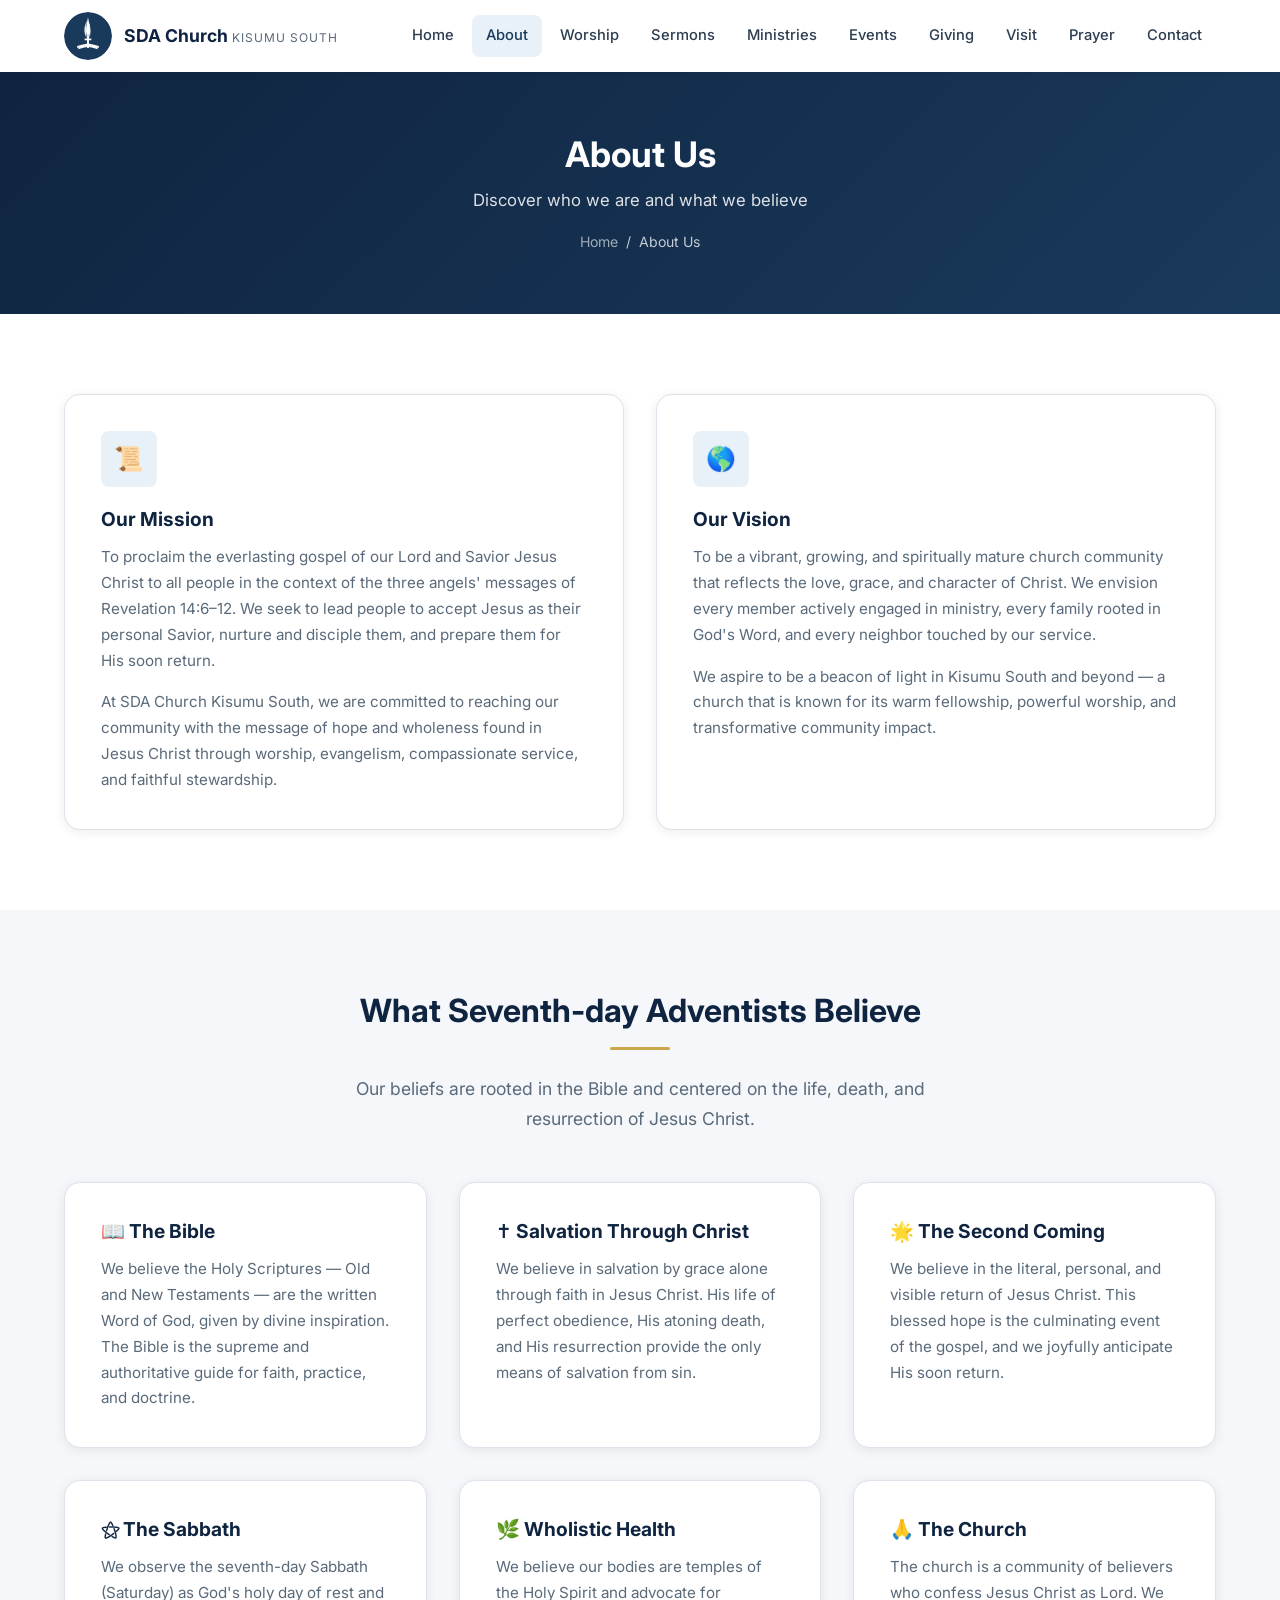
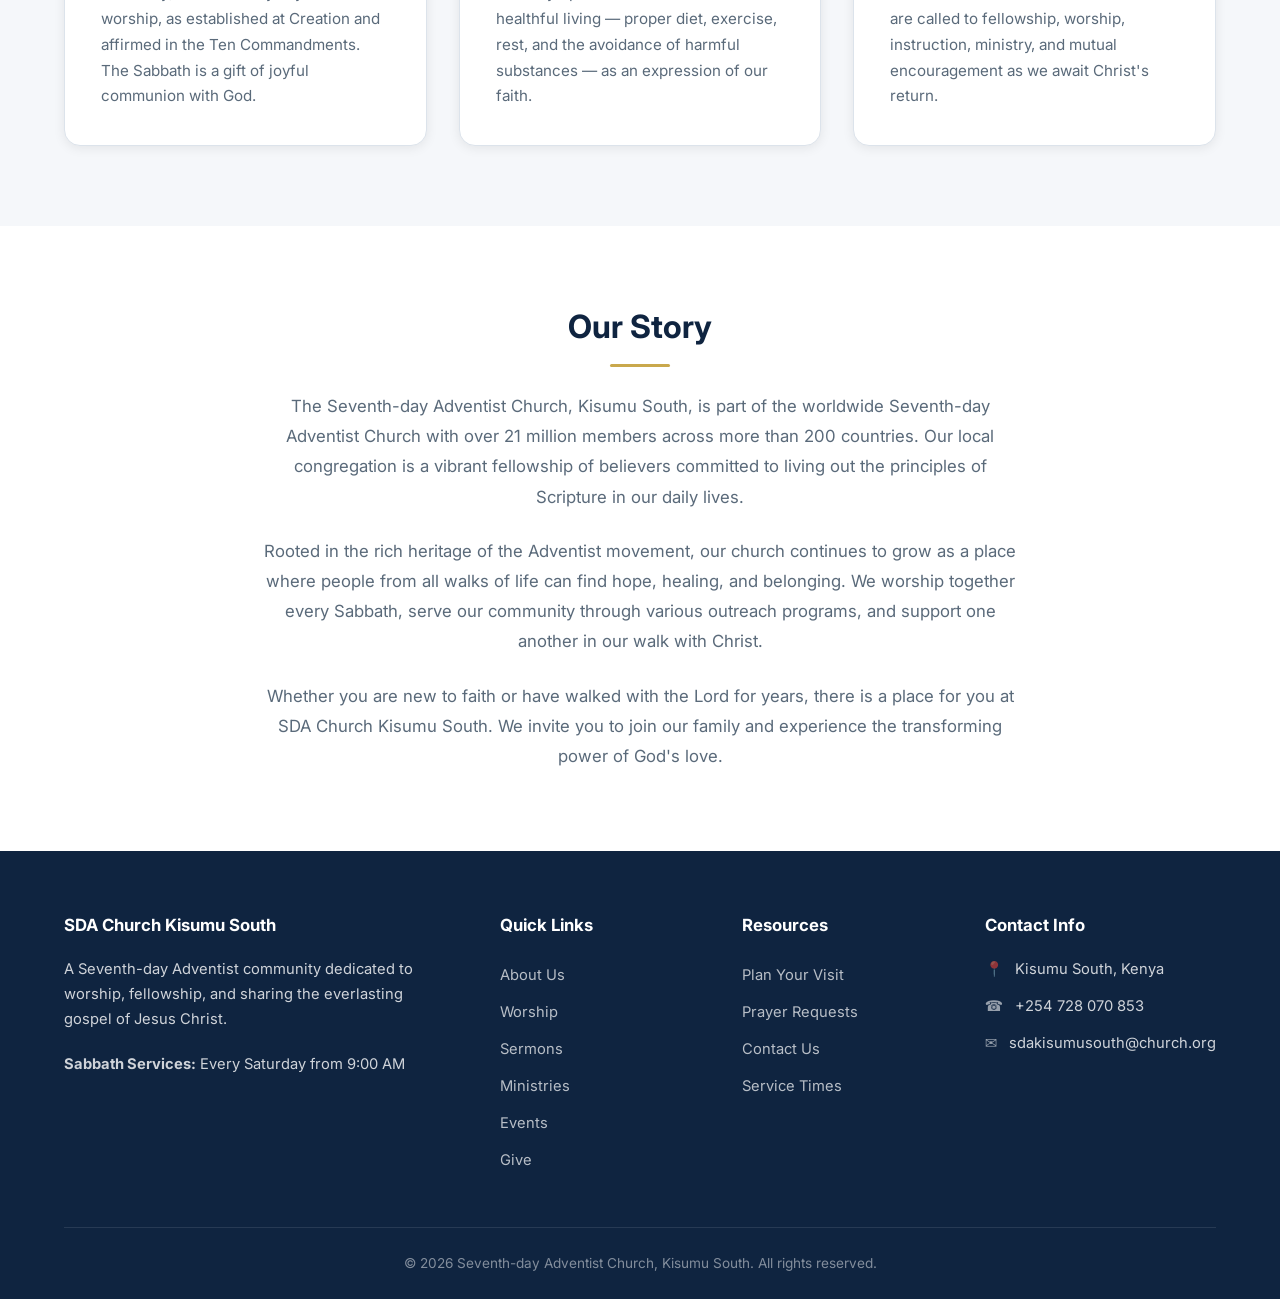
==== commit 33df7287: "Add SDA logo to website header across all pages Replace the text-based "SDA" circle placeholder with" ====
--- a/pages/about.html
+++ b/pages/about.html
@@ -16,7 +16,7 @@
   <header class="header">
     <div class="container">
       <a href="../index.html" class="logo">
-        <div class="logo-icon">SDA</div>
+        <img src="../images/logo.svg" alt="SDA Church Logo" class="logo-img">
         <div class="logo-text">
           <span class="church-name">SDA Church</span>
           <span class="church-location">Kisumu South</span>
--- a/css/styles.css
+++ b/css/styles.css
@@ -246,6 +246,13 @@
   font-size: 1.1rem;
 }
 
+.logo-img {
+  width: 48px;
+  height: 48px;
+  border-radius: 50%;
+  object-fit: cover;
+}
+
 .logo-text {
   line-height: 1.2;
 }
